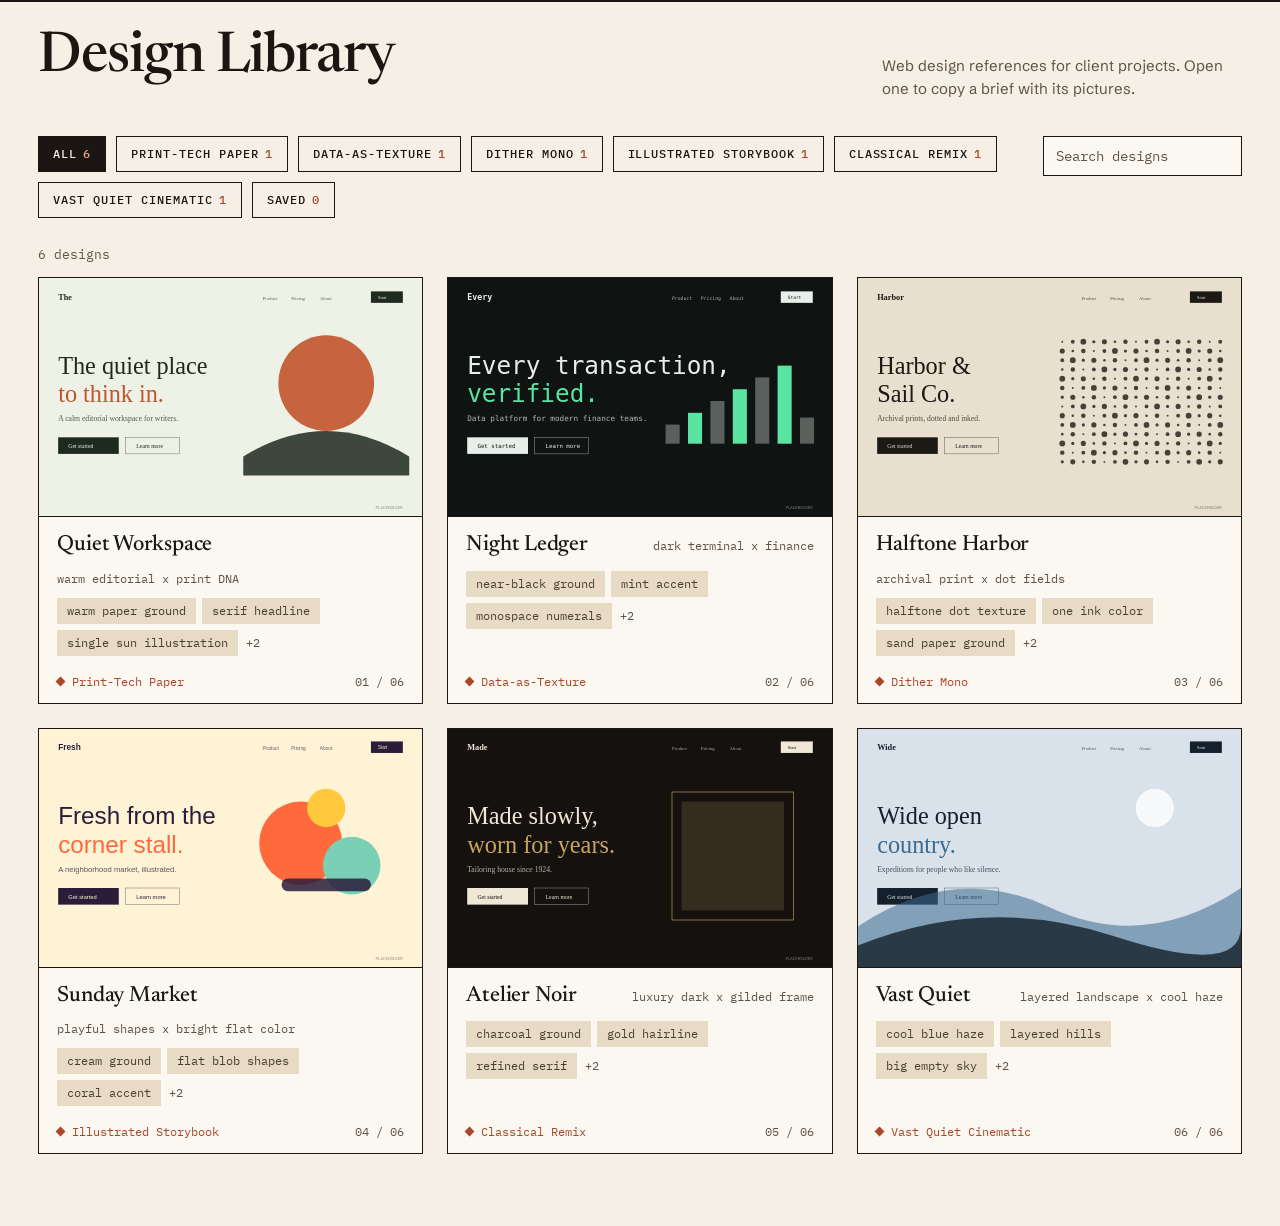
==== index.html @ 24078531 "feat: browsable library with filters, search and hand-off actions Card grid with category chips, sea" ====
<!doctype html>
<html lang="en">
<head>
  <meta charset="utf-8">
  <meta name="viewport" content="width=device-width, initial-scale=1">
  <title>Design Library</title>
  <meta name="description" content="A personal library of web design references, written to be handed to an AI coding session.">
  <link rel="icon" href="data:image/svg+xml,%3Csvg xmlns='http://www.w3.org/2000/svg' viewBox='0 0 32 32'%3E%3Crect width='32' height='32' fill='%231b1612'/%3E%3Cpath d='M16 6l8 10-8 10-8-10z' fill='%23d4623d'/%3E%3C/svg%3E">
  <link rel="stylesheet" href="styles.css">
</head>
<body>
  <header class="masthead">
    <div class="wrap">
      <h1>Design Library</h1>
      <p class="masthead__note">Web design references for client projects. Open one to copy a brief with its pictures.</p>
    </div>
  </header>

  <main class="wrap">
    <div class="toolbar">
      <div class="chips" id="chips" role="group" aria-label="Filter by category"></div>
      <label class="search">
        <span class="visually-hidden">Search designs</span>
        <input type="search" id="search" placeholder="Search designs" autocomplete="off">
      </label>
    </div>

    <p class="count" id="count" aria-live="polite"></p>
    <div class="grid" id="grid"></div>
    <div class="empty" id="empty" hidden>
      <p>No designs match that search.</p>
      <button type="button" class="btn" id="clear">Clear filters</button>
    </div>
  </main>

  <dialog id="detail" aria-labelledby="d-title">
    <article class="detail">
      <div class="detail__stage">
        <img id="d-image" alt="" src="[data-uri]">
        <p class="detail__caption" id="d-caption"></p>
        <div class="detail__thumbs" id="d-thumbs"></div>
      </div>
      <div class="detail__body">
        <div class="detail__head">
          <h2 id="d-title"></h2>
          <span class="mono" id="d-descriptor"></span>
        </div>
        <p class="detail__summary" id="d-summary"></p>
        <ul class="pills" id="d-tags"></ul>

        <dl class="spec" id="d-spec"></dl>

        <div class="brief">
          <p class="brief__label">Brief for Claude</p>
          <pre id="d-brief" tabindex="0"></pre>
        </div>

        <div class="actions">
          <button type="button" class="btn btn--solid" id="copy-brief">Copy brief</button>
          <button type="button" class="btn btn--solid" id="copy-image">Copy image</button>
          <button type="button" class="btn btn--solid" id="zip">Download zip</button>
          <button type="button" class="btn" id="fav" aria-pressed="false">Save</button>
          <a class="btn" id="source" target="_blank" rel="noopener" hidden>Open source</a>
          <span class="actions__spacer"></span>
          <button type="button" class="btn" id="prev" aria-label="Previous design">&larr;</button>
          <button type="button" class="btn" id="next" aria-label="Next design">&rarr;</button>
          <button type="button" class="btn" id="close">Close</button>
        </div>
      </div>
    </article>
  </dialog>

  <div class="toast" id="toast" role="status" aria-live="polite"></div>

  <script src="data/designs.js"></script>
  <script src="app.js"></script>
</body>
</html>
---- styles.css ----
@font-face{font-family:'IBM Plex Mono';font-style:normal;font-weight:400;font-display:swap;src:url('fonts/IBMPlexMono-normal-400.woff2') format('woff2');}
@font-face{font-family:'IBM Plex Mono';font-style:normal;font-weight:500;font-display:swap;src:url('fonts/IBMPlexMono-normal-500.woff2') format('woff2');}
@font-face{font-family:'Schibsted Grotesk';font-style:normal;font-weight:400 600;font-display:swap;src:url('fonts/SchibstedGrotesk-normal-400-600.woff2') format('woff2');}
@font-face{font-family:'Newsreader';font-style:normal;font-weight:400 600;font-display:swap;src:url('fonts/Newsreader-normal-400-600.woff2') format('woff2');}

:root {
  --paper: #f6efe6;
  --paper-raised: #fbf7f1;
  --paper-sunk: #ede3d3;
  --ink: #1b1612;
  --ink-soft: #5e5347;
  --line: #1b1612;
  --hairline: #cfc2ae;
  --pill: #e8dbc6;
  --pill-ink: #4a3e31;
  --rust: #a8472a;
  --serif: 'Newsreader', Georgia, serif;
  --sans: 'Schibsted Grotesk', system-ui, sans-serif;
  --mono: 'IBM Plex Mono', ui-monospace, Consolas, monospace;
  --ease: cubic-bezier(.16, 1, .3, 1);
  --gutter: clamp(16px, 3vw, 40px);
}

*, *::before, *::after { box-sizing: border-box; }
html { color-scheme: light; scrollbar-color: var(--ink-soft) var(--paper); }
body {
  margin: 0;
  background: var(--paper);
  color: var(--ink);
  font: 400 1rem/1.5 var(--sans);
  -webkit-font-smoothing: antialiased;
  caret-color: var(--rust);
}
::selection { background: var(--ink); color: var(--paper); }
::-webkit-scrollbar { width: 12px; height: 12px; }
::-webkit-scrollbar-track { background: var(--paper); }
::-webkit-scrollbar-thumb { background: var(--hairline); border: 3px solid var(--paper); }
::-webkit-scrollbar-thumb:hover { background: var(--ink-soft); }

:focus-visible { outline: 2px solid var(--rust); outline-offset: 3px; }
.visually-hidden { position: absolute; width: 1px; height: 1px; overflow: hidden; clip-path: inset(50%); white-space: nowrap; }
.mono { font-family: var(--mono); font-size: .8125rem; color: var(--ink-soft); letter-spacing: .01em; }
.wrap { max-width: 1320px; margin: 0 auto; padding: 0 var(--gutter); }
[hidden] { display: none !important; }

/* Masthead */
.masthead { border-top: 2px solid var(--line); padding: 28px 0 36px; }
.masthead .wrap { display: flex; flex-wrap: wrap; align-items: baseline; justify-content: space-between; gap: 8px 32px; }
h1 { margin: 0; font: 500 clamp(2.25rem, 5vw, 3.5rem)/1 var(--serif); letter-spacing: -.02em; }
.masthead__note { margin: 0; max-width: 40ch; color: var(--ink-soft); font-size: .9375rem; }

/* Toolbar */
.toolbar { display: flex; flex-wrap: wrap; gap: 12px 24px; align-items: flex-start; justify-content: space-between; }
.chips { display: flex; flex-wrap: wrap; gap: 10px; flex: 1 1 560px; min-width: 0; }
.chip {
  font: 500 .75rem/1 var(--mono); text-transform: uppercase; letter-spacing: .08em;
  padding: 11px 14px; background: var(--paper); color: var(--ink);
  border: 1px solid var(--line); cursor: pointer;
  transition: background-color .2s var(--ease), color .2s var(--ease);
}
.chip b { font-weight: 500; color: var(--rust); margin-left: 6px; }
.chip:hover { background: var(--pill); }
.chip[aria-pressed="true"] { background: var(--ink); color: var(--paper); }
.chip[aria-pressed="true"] b { color: #e8a48c; }
.search input {
  width: min(100%, 320px); font: 400 .875rem var(--mono); color: var(--ink);
  background: var(--paper-raised); border: 1px solid var(--line); padding: 10px 12px; border-radius: 0;
}
.search input::placeholder { color: var(--ink-soft); }

.count { margin: 28px 0 14px; font: 400 .8125rem var(--mono); color: var(--ink-soft); }

/* Grid */
.grid { display: grid; grid-template-columns: repeat(auto-fill, minmax(min(100%, 340px), 1fr)); gap: 24px; padding-bottom: 72px; }
.card {
  display: flex; flex-direction: column; text-align: left; padding: 0;
  background: var(--paper-raised); border: 1px solid var(--line); cursor: pointer;
  font: inherit; color: inherit;
}
.card__media { aspect-ratio: 16 / 10; overflow: hidden; border-bottom: 1px solid var(--line); background: var(--paper-sunk); }
.card__media img { width: 100%; height: 100%; object-fit: cover; display: block; transition: transform .6s var(--ease); }
.card:hover .card__media img { transform: scale(1.03); }
.card__body { padding: 16px 18px 14px; display: flex; flex-direction: column; gap: 12px; flex: 1; }
.card__head { display: flex; flex-wrap: wrap; justify-content: space-between; align-items: baseline; gap: 12px; }
.card__title { font: 500 1.375rem/1.15 var(--serif); letter-spacing: -.01em; margin: 0; }
.card:hover .card__title { text-decoration: underline; text-underline-offset: 4px; text-decoration-thickness: 1px; }
.card__desc { font: 400 .75rem var(--mono); color: var(--ink-soft); text-align: right; }
.pills { list-style: none; margin: 0; padding: 0; display: flex; flex-wrap: wrap; gap: 6px; }
.pill { font: 400 .75rem/1 var(--mono); background: var(--pill); color: var(--pill-ink); padding: 7px 10px; }
.pill--more { background: none; padding-left: 2px; color: var(--ink-soft); }
.card__foot { margin-top: auto; padding-top: 6px; display: flex; justify-content: space-between; font: 400 .75rem var(--mono); color: var(--ink-soft); }
.card__cat { color: var(--rust); }
.card__cat::before { content: ""; display: inline-block; width: 7px; height: 7px; background: var(--rust); transform: rotate(45deg); margin-right: 8px; position: relative; top: -1px; }
.card__saved { color: var(--rust); margin-right: 10px; }

.empty { padding: 64px 0 96px; text-align: center; color: var(--ink-soft); }
.empty p { font: 400 1.25rem var(--serif); margin: 0 0 16px; }

/* Buttons */
.btn {
  font: 500 .75rem/1 var(--mono); text-transform: uppercase; letter-spacing: .08em;
  padding: 13px 16px; border: 1px solid var(--line); background: var(--paper-raised); color: var(--ink);
  cursor: pointer; text-decoration: none; display: inline-flex; align-items: center; transition: background-color .2s var(--ease), color .2s var(--ease);
}
.btn:hover { background: var(--pill); }
.btn--solid { background: var(--ink); color: var(--paper); }
.btn--solid:hover { background: #3a2f26; }
.btn[aria-pressed="true"] { background: var(--rust); color: var(--paper-raised); border-color: var(--rust); }
.btn:disabled { opacity: .5; cursor: progress; }

/* Detail dialog */
dialog { padding: 8px; border: 1px solid var(--line); background: var(--paper); color: var(--ink); width: min(1040px, calc(100vw - 32px)); max-height: calc(100dvh - 32px); overflow: auto; }
dialog::backdrop { background: rgb(27 22 18 / .55); }
dialog[open] { animation: rise .4s var(--ease); }
dialog[open]::backdrop { animation: fade .3s var(--ease); }
@keyframes rise { from { opacity: 0; transform: translateY(14px); } }
@keyframes fade { from { opacity: 0; } }
.detail__stage { background: var(--paper-sunk); border-bottom: 1px solid var(--line); padding: 20px 20px 14px; text-align: center; }
.detail__stage > img { display: block; margin: 0 auto; max-width: 100%; max-height: 44dvh; border: 1px solid var(--hairline); background: #fff; }
.detail__caption { margin: 10px 0 0; font: 400 .75rem var(--mono); color: var(--ink-soft); }
.detail__thumbs { display: flex; justify-content: center; gap: 8px; margin-top: 10px; flex-wrap: wrap; }
.thumb { width: 72px; height: 46px; padding: 0; border: 1px solid var(--hairline); background: none; cursor: pointer; opacity: .65; }
.thumb img { width: 100%; height: 100%; object-fit: cover; display: block; }
.thumb[aria-current="true"] { border-color: var(--ink); opacity: 1; }
.detail__body { padding: 24px clamp(16px, 3vw, 32px) 28px; }
.detail__head { display: flex; justify-content: space-between; align-items: baseline; gap: 16px; flex-wrap: wrap; }
.detail__head h2 { margin: 0; font: 500 2rem/1.1 var(--serif); letter-spacing: -.015em; }
.detail__summary { margin: 10px 0 16px; color: var(--ink-soft); max-width: 62ch; }
.spec { display: grid; grid-template-columns: repeat(auto-fit, minmax(240px, 1fr)); gap: 18px 32px; margin: 22px 0; padding: 18px 0; border-top: 1px solid var(--hairline); border-bottom: 1px solid var(--hairline); }
.spec dt { font: 500 .75rem var(--mono); text-transform: uppercase; letter-spacing: .08em; margin-bottom: 6px; }
.spec dd { margin: 0; font-size: .9375rem; max-width: 50ch; }
.swatches { display: flex; flex-wrap: wrap; gap: 8px 16px; }
.swatch { display: flex; align-items: center; gap: 8px; font: 400 .75rem var(--mono); }
.swatch i { width: 22px; height: 22px; border: 1px solid var(--line); display: block; }
.brief { background: var(--paper-sunk); border: 1px solid var(--hairline); padding: 14px 16px; margin-bottom: 20px; }
.brief__label { margin: 0 0 8px; font: 500 .75rem var(--mono); text-transform: uppercase; letter-spacing: .08em; color: var(--rust); }
.brief pre { margin: 0; white-space: pre-wrap; font: 400 .8125rem/1.6 var(--mono); max-height: 180px; overflow: auto; }
.actions { display: flex; flex-wrap: wrap; gap: 10px; position: sticky; bottom: -8px; background: var(--paper); padding: 14px 0; margin: 0 0 -20px; border-top: 1px solid var(--hairline); z-index: 2; }
.actions__spacer { flex: 1; }

.toast { position: fixed; left: 50%; bottom: 24px; transform: translate(-50%, 20px); opacity: 0; pointer-events: none; background: var(--ink); color: var(--paper); font: 400 .8125rem var(--mono); padding: 12px 16px; max-width: min(92vw, 520px); transition: opacity .3s var(--ease), transform .3s var(--ease); z-index: 10; }
.toast.is-on { opacity: 1; transform: translate(-50%, 0); }

@media (max-width: 720px) {
  dialog { padding: 0; width: 100vw; max-width: 100vw; max-height: 100dvh; height: 100dvh; border: 0; }
  .actions__spacer { display: none; }
  .btn { flex: 1 1 auto; justify-content: center; }
}
@media (prefers-reduced-motion: reduce) {
  *, *::before, *::after { animation-duration: .01ms !important; transition-duration: .01ms !important; }
}

@media (max-width: 720px) {
  .chips { flex-basis: 100%; }
  .search, .search input { width: 100%; }
  .chip { padding: 10px 11px; }
}
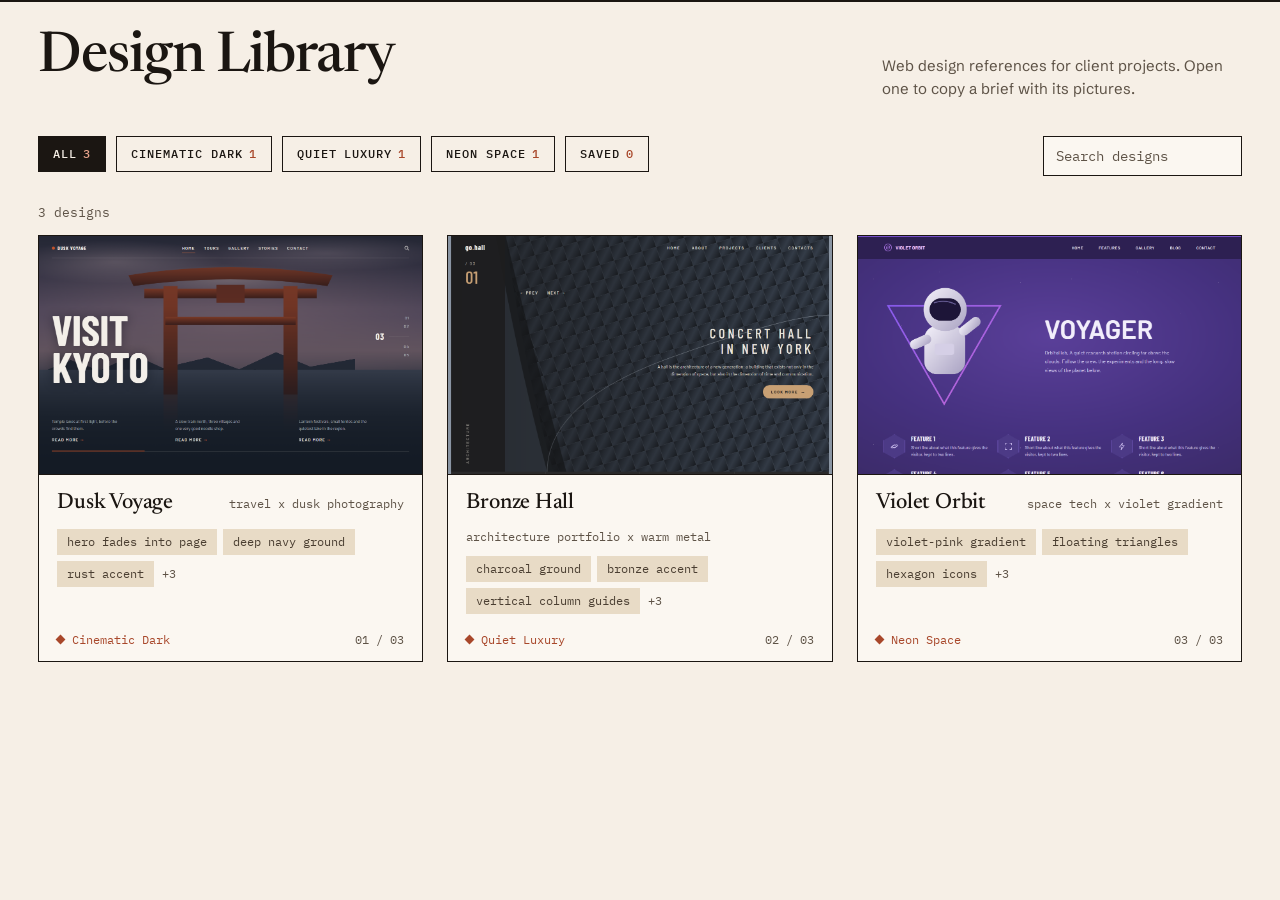
==== commit 3c79e921: "feat: show designs as live mock pages and replace the demo entries Add a Live page toggle and Open i" ====
--- a/index.html
+++ b/index.html
@@ -37,6 +37,7 @@
     <article class="detail">
       <div class="detail__stage">
         <img id="d-image" alt="" src="[data-uri]">
+        <iframe id="d-frame" title="Live mock page" hidden loading="lazy"></iframe>
         <p class="detail__caption" id="d-caption"></p>
         <div class="detail__thumbs" id="d-thumbs"></div>
       </div>
@@ -59,6 +60,8 @@
           <button type="button" class="btn btn--solid" id="copy-brief">Copy brief</button>
           <button type="button" class="btn btn--solid" id="copy-image">Copy image</button>
           <button type="button" class="btn btn--solid" id="zip">Download zip</button>
+          <button type="button" class="btn" id="live" aria-pressed="false" hidden>Live page</button>
+          <a class="btn" id="page-link" target="_blank" rel="noopener" hidden>Open in tab</a>
           <button type="button" class="btn" id="fav" aria-pressed="false">Save</button>
           <a class="btn" id="source" target="_blank" rel="noopener" hidden>Open source</a>
           <span class="actions__spacer"></span>
--- a/styles.css
+++ b/styles.css
@@ -155,3 +155,6 @@
   .search, .search input { width: 100%; }
   .chip { padding: 10px 11px; }
 }
+
+/* Live mock page inside the detail view */
+#d-frame { display: block; width: 100%; height: 62dvh; border: 1px solid var(--hairline); background: #fff; }
